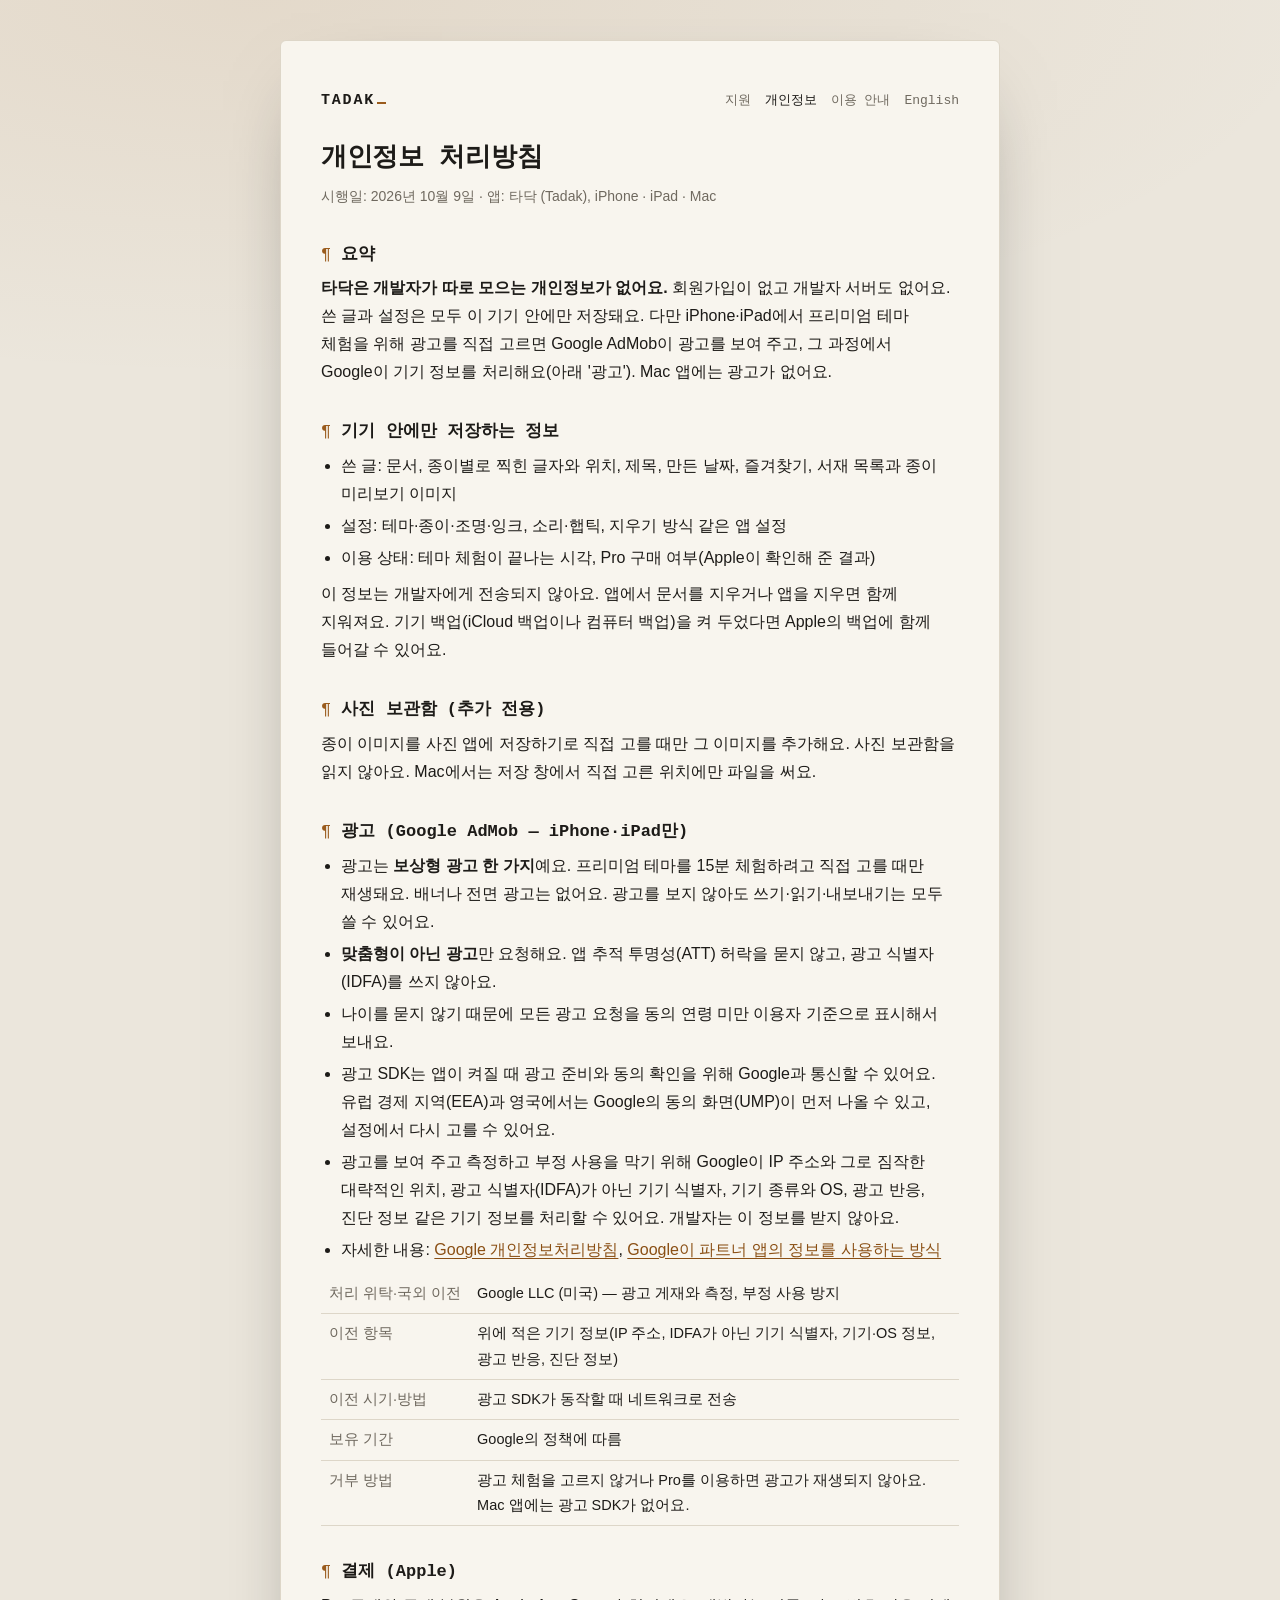
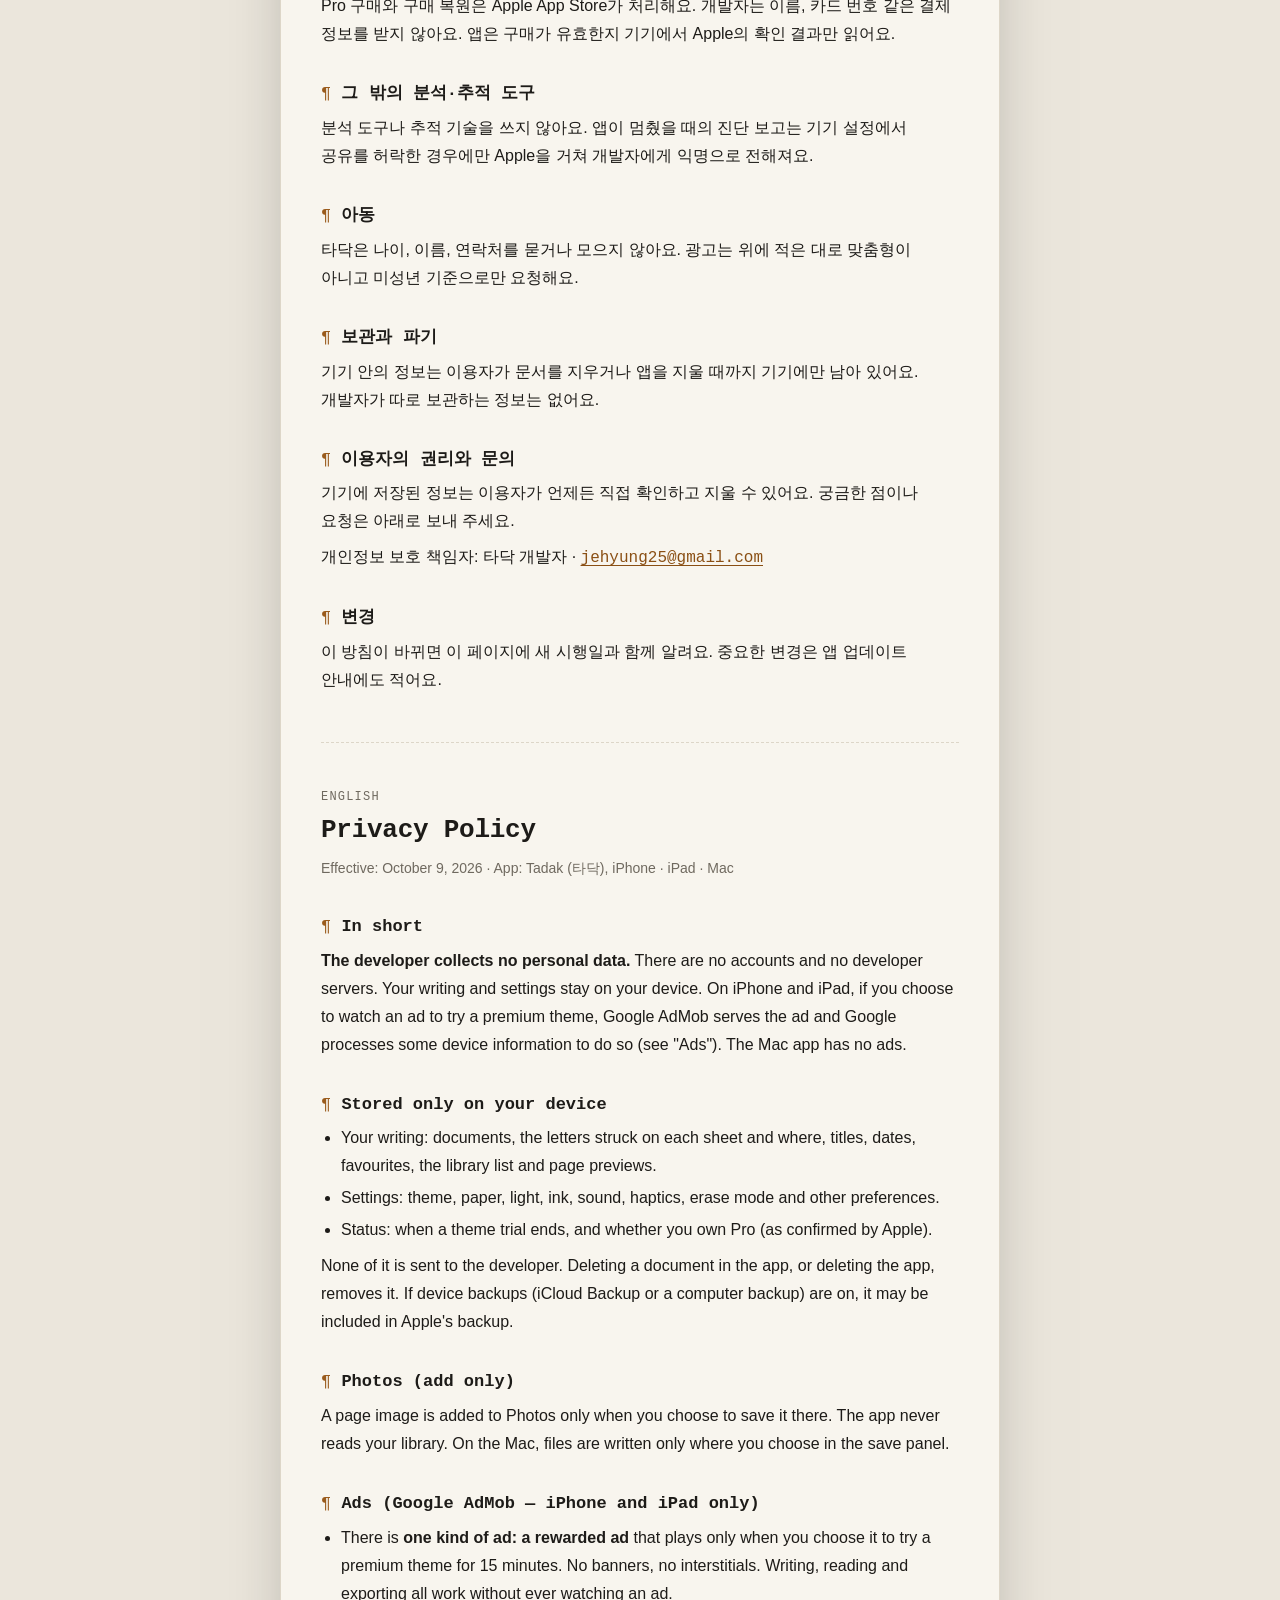
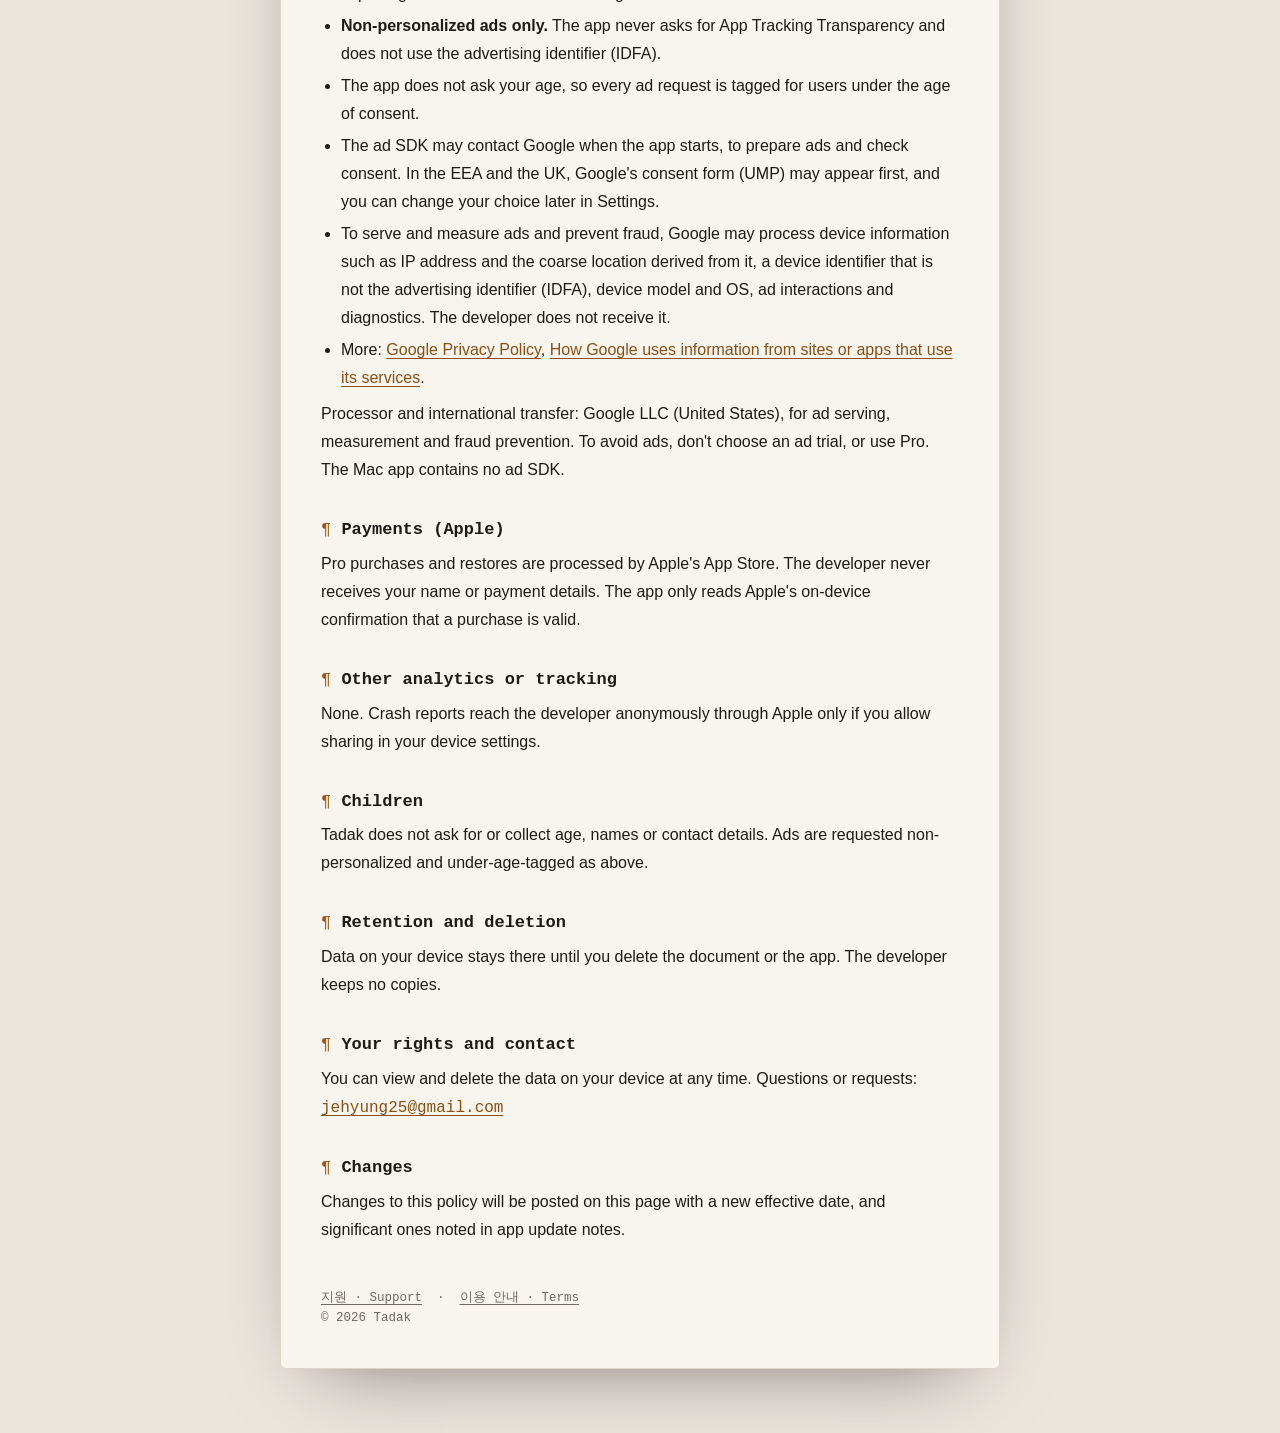
==== privacy.html @ 41fce273 "타닥 지원·개인정보 처리방침·이용 안내 페이지 Co-Authored-By: Claude Opus 5.5 <noreply@anthropic.com>" ====
<!DOCTYPE html>
<html lang="ko">
<head>
<meta charset="utf-8">
<meta name="viewport" content="width=device-width, initial-scale=1">
<title>타닥 (Tadak) — 개인정보 처리방침 · Privacy Policy</title>
<meta name="description" content="타닥 개인정보 처리방침 — 계정·서버 없음, 글은 기기 안에만 저장">
<link rel="stylesheet" href="style.css">
</head>
<body>
<main class="sheet">
<header class="top">
  <a class="brand" href="./">TADAK<span class="caret"></span></a>
  <nav><a href="./">지원</a><a href="privacy.html" aria-current="page">개인정보</a><a href="terms.html">이용 안내</a><a href="#en">English</a></nav>
</header>

<h1>개인정보 처리방침</h1>
<p class="muted">시행일: 2026년 10월 9일 · 앱: 타닥 (Tadak), iPhone · iPad · Mac</p>

<h2>요약</h2>
<p><b>타닥은 개발자가 따로 모으는 개인정보가 없어요.</b> 회원가입이 없고 개발자 서버도 없어요.
쓴 글과 설정은 모두 이 기기 안에만 저장돼요. 다만 iPhone·iPad에서 프리미엄 테마 체험을 위해
광고를 직접 고르면 Google AdMob이 광고를 보여 주고, 그 과정에서 Google이 기기 정보를 처리해요(아래 '광고').
Mac 앱에는 광고가 없어요.</p>

<h2>기기 안에만 저장하는 정보</h2>
<ul>
  <li>쓴 글: 문서, 종이별로 찍힌 글자와 위치, 제목, 만든 날짜, 즐겨찾기, 서재 목록과 종이 미리보기 이미지</li>
  <li>설정: 테마·종이·조명·잉크, 소리·햅틱, 지우기 방식 같은 앱 설정</li>
  <li>이용 상태: 테마 체험이 끝나는 시각, Pro 구매 여부(Apple이 확인해 준 결과)</li>
</ul>
<p>이 정보는 개발자에게 전송되지 않아요. 앱에서 문서를 지우거나 앱을 지우면 함께 지워져요.
기기 백업(iCloud 백업이나 컴퓨터 백업)을 켜 두었다면 Apple의 백업에 함께 들어갈 수 있어요.</p>

<h2>사진 보관함 (추가 전용)</h2>
<p>종이 이미지를 사진 앱에 저장하기로 직접 고를 때만 그 이미지를 추가해요. 사진 보관함을 읽지 않아요.
Mac에서는 저장 창에서 직접 고른 위치에만 파일을 써요.</p>

<h2>광고 (Google AdMob — iPhone·iPad만)</h2>
<ul>
  <li>광고는 <b>보상형 광고 한 가지</b>예요. 프리미엄 테마를 15분 체험하려고 직접 고를 때만 재생돼요. 배너나 전면 광고는 없어요.
  광고를 보지 않아도 쓰기·읽기·내보내기는 모두 쓸 수 있어요.</li>
  <li><b>맞춤형이 아닌 광고</b>만 요청해요. 앱 추적 투명성(ATT) 허락을 묻지 않고, 광고 식별자(IDFA)를 쓰지 않아요.</li>
  <li>나이를 묻지 않기 때문에 모든 광고 요청을 동의 연령 미만 이용자 기준으로 표시해서 보내요.</li>
  <li>광고 SDK는 앱이 켜질 때 광고 준비와 동의 확인을 위해 Google과 통신할 수 있어요.
  유럽 경제 지역(EEA)과 영국에서는 Google의 동의 화면(UMP)이 먼저 나올 수 있고, 설정에서 다시 고를 수 있어요.</li>
  <li>광고를 보여 주고 측정하고 부정 사용을 막기 위해 Google이 IP 주소와 그로 짐작한 대략적인 위치,
  광고 식별자(IDFA)가 아닌 기기 식별자, 기기 종류와 OS, 광고 반응, 진단 정보 같은 기기 정보를 처리할 수 있어요.
  개발자는 이 정보를 받지 않아요.</li>
  <li>자세한 내용: <a href="https://policies.google.com/privacy?hl=ko">Google 개인정보처리방침</a>,
  <a href="https://policies.google.com/technologies/partner-sites?hl=ko">Google이 파트너 앱의 정보를 사용하는 방식</a></li>
</ul>
<table>
  <tr><th>처리 위탁·국외 이전</th><td>Google LLC (미국) — 광고 게재와 측정, 부정 사용 방지</td></tr>
  <tr><th>이전 항목</th><td>위에 적은 기기 정보(IP 주소, IDFA가 아닌 기기 식별자, 기기·OS 정보, 광고 반응, 진단 정보)</td></tr>
  <tr><th>이전 시기·방법</th><td>광고 SDK가 동작할 때 네트워크로 전송</td></tr>
  <tr><th>보유 기간</th><td>Google의 정책에 따름</td></tr>
  <tr><th>거부 방법</th><td>광고 체험을 고르지 않거나 Pro를 이용하면 광고가 재생되지 않아요. Mac 앱에는 광고 SDK가 없어요.</td></tr>
</table>

<h2>결제 (Apple)</h2>
<p>Pro 구매와 구매 복원은 Apple App Store가 처리해요. 개발자는 이름, 카드 번호 같은 결제 정보를 받지 않아요.
앱은 구매가 유효한지 기기에서 Apple의 확인 결과만 읽어요.</p>

<h2>그 밖의 분석·추적 도구</h2>
<p>분석 도구나 추적 기술을 쓰지 않아요. 앱이 멈췄을 때의 진단 보고는 기기 설정에서 공유를 허락한 경우에만
Apple을 거쳐 개발자에게 익명으로 전해져요.</p>

<h2>아동</h2>
<p>타닥은 나이, 이름, 연락처를 묻거나 모으지 않아요. 광고는 위에 적은 대로 맞춤형이 아니고 미성년 기준으로만 요청해요.</p>

<h2>보관과 파기</h2>
<p>기기 안의 정보는 이용자가 문서를 지우거나 앱을 지울 때까지 기기에만 남아 있어요. 개발자가 따로 보관하는 정보는 없어요.</p>

<h2>이용자의 권리와 문의</h2>
<p>기기에 저장된 정보는 이용자가 언제든 직접 확인하고 지울 수 있어요. 궁금한 점이나 요청은 아래로 보내 주세요.</p>
<p>개인정보 보호 책임자: 타닥 개발자 · <a class="mail" href="mailto:jehyung25@gmail.com">jehyung25@gmail.com</a></p>

<h2>변경</h2>
<p>이 방침이 바뀌면 이 페이지에 새 시행일과 함께 알려요. 중요한 변경은 앱 업데이트 안내에도 적어요.</p>

<hr id="en">

<div lang="en">
<p class="lang">English</p>
<h1>Privacy Policy</h1>
<p class="muted">Effective: October 9, 2026 · App: Tadak (타닥), iPhone · iPad · Mac</p>

<h2>In short</h2>
<p><b>The developer collects no personal data.</b> There are no accounts and no developer servers.
Your writing and settings stay on your device. On iPhone and iPad, if you choose to watch an ad to try a premium theme,
Google AdMob serves the ad and Google processes some device information to do so (see "Ads"). The Mac app has no ads.</p>

<h2>Stored only on your device</h2>
<ul>
  <li>Your writing: documents, the letters struck on each sheet and where, titles, dates, favourites, the library list and page previews.</li>
  <li>Settings: theme, paper, light, ink, sound, haptics, erase mode and other preferences.</li>
  <li>Status: when a theme trial ends, and whether you own Pro (as confirmed by Apple).</li>
</ul>
<p>None of it is sent to the developer. Deleting a document in the app, or deleting the app, removes it.
If device backups (iCloud Backup or a computer backup) are on, it may be included in Apple's backup.</p>

<h2>Photos (add only)</h2>
<p>A page image is added to Photos only when you choose to save it there. The app never reads your library.
On the Mac, files are written only where you choose in the save panel.</p>

<h2>Ads (Google AdMob — iPhone and iPad only)</h2>
<ul>
  <li>There is <b>one kind of ad: a rewarded ad</b> that plays only when you choose it to try a premium theme for 15 minutes.
  No banners, no interstitials. Writing, reading and exporting all work without ever watching an ad.</li>
  <li><b>Non-personalized ads only.</b> The app never asks for App Tracking Transparency and does not use the advertising identifier (IDFA).</li>
  <li>The app does not ask your age, so every ad request is tagged for users under the age of consent.</li>
  <li>The ad SDK may contact Google when the app starts, to prepare ads and check consent.
  In the EEA and the UK, Google's consent form (UMP) may appear first, and you can change your choice later in Settings.</li>
  <li>To serve and measure ads and prevent fraud, Google may process device information such as IP address and the coarse
  location derived from it, a device identifier that is not the advertising identifier (IDFA), device model and OS,
  ad interactions and diagnostics. The developer does not receive it.</li>
  <li>More: <a href="https://policies.google.com/privacy">Google Privacy Policy</a>,
  <a href="https://policies.google.com/technologies/partner-sites">How Google uses information from sites or apps that use its services</a>.</li>
</ul>
<p>Processor and international transfer: Google LLC (United States), for ad serving, measurement and fraud prevention.
To avoid ads, don't choose an ad trial, or use Pro. The Mac app contains no ad SDK.</p>

<h2>Payments (Apple)</h2>
<p>Pro purchases and restores are processed by Apple's App Store. The developer never receives your name or payment details.
The app only reads Apple's on-device confirmation that a purchase is valid.</p>

<h2>Other analytics or tracking</h2>
<p>None. Crash reports reach the developer anonymously through Apple only if you allow sharing in your device settings.</p>

<h2>Children</h2>
<p>Tadak does not ask for or collect age, names or contact details. Ads are requested non-personalized and under-age-tagged as above.</p>

<h2>Retention and deletion</h2>
<p>Data on your device stays there until you delete the document or the app. The developer keeps no copies.</p>

<h2>Your rights and contact</h2>
<p>You can view and delete the data on your device at any time. Questions or requests:
<a class="mail" href="mailto:jehyung25@gmail.com">jehyung25@gmail.com</a></p>

<h2>Changes</h2>
<p>Changes to this policy will be posted on this page with a new effective date, and significant ones noted in app update notes.</p>
</div>

<footer>
  <a href="./">지원 · Support</a> &nbsp;·&nbsp; <a href="terms.html">이용 안내 · Terms</a><br>
  © 2026 Tadak
</footer>
</main>
</body>
</html>
---- style.css ----
/* 타닥 지원 사이트 — 시스템 글꼴만, 가벼운 CSS. 기본은 어두운 방(먹빛), 밝은 모드는 코튼지. */
:root {
  --bg: #0f0e0d;
  --sheet: #171614;
  --fg: #e9e4da;
  --muted: #9b958a;
  --line: #2b2925;
  --accent: #d9a25f;       /* 데스크 램프의 텅스텐 빛 */
  --link: #e4b778;
  --mono: ui-monospace, "SF Mono", Menlo, "Courier New", monospace;
  --sans: -apple-system, BlinkMacSystemFont, "Apple SD Gothic Neo", "Noto Sans KR", "Helvetica Neue", sans-serif;
  color-scheme: dark;
}
@media (prefers-color-scheme: light) {
  :root {
    --bg: #ebe6dc;
    --sheet: #f8f5ee;
    --fg: #1d1b18;
    --muted: #6f695f;
    --line: #ddd6c8;
    --accent: #9a5b1c;
    --link: #8a4f14;
    color-scheme: light;
  }
}
* { box-sizing: border-box; }
html { -webkit-text-size-adjust: 100%; }
body {
  margin: 0;
  background: var(--bg);
  background-image: radial-gradient(120% 60% at 20% 0%, color-mix(in srgb, var(--accent) 9%, transparent), transparent 70%);
  background-attachment: fixed;
  color: var(--fg);
  font: 16px/1.75 var(--sans);
  word-break: keep-all;
  overflow-wrap: anywhere;
}
.sheet {
  max-width: 720px;
  margin: 40px auto 64px;
  padding: 44px 40px 40px;
  background: var(--sheet);
  border: 1px solid var(--line);
  border-radius: 6px;
  box-shadow: 0 30px 80px -40px rgba(0, 0, 0, .55);
}
@media (max-width: 760px) {
  .sheet { margin: 0; border: 0; border-radius: 0; padding: 32px 20px 40px; box-shadow: none; }
}
header.top { display: flex; justify-content: space-between; align-items: baseline; gap: 12px; flex-wrap: wrap; margin-bottom: 28px; }
.brand { font: 600 15px/1 var(--mono); letter-spacing: .12em; color: var(--fg); text-decoration: none; }
.brand .caret { display: inline-block; width: .6em; border-bottom: 2px solid var(--accent); margin-left: 2px; animation: blink 1.1s steps(1) infinite; }
@keyframes blink { 50% { opacity: 0; } }
@media (prefers-reduced-motion: reduce) { .brand .caret { animation: none; } }
nav a { font: 13px/1 var(--mono); color: var(--muted); text-decoration: none; margin-left: 14px; }
nav a:first-child { margin-left: 0; }
nav a:hover, nav a[aria-current="page"] { color: var(--fg); }
h1 { font: 600 26px/1.35 var(--mono); letter-spacing: -.01em; margin: 0 0 6px; }
h2 { font: 600 17px/1.4 var(--mono); margin: 34px 0 8px; }
h2::before { content: "¶ "; color: var(--accent); font-weight: 400; }
h3 { font: 600 15.5px/1.5 var(--sans); margin: 22px 0 4px; }
p, ul { margin: 8px 0; }
ul { padding-left: 1.25em; }
li { margin: 4px 0; }
a { color: var(--link); text-underline-offset: 3px; }
.muted { color: var(--muted); font-size: 14px; }
.lede { font-size: 17px; }
hr { border: 0; border-top: 1px dashed var(--line); margin: 48px 0; }
.lang { font: 12px/1 var(--mono); color: var(--muted); letter-spacing: .1em; text-transform: uppercase; margin: 0 0 10px; }
details { border-top: 1px solid var(--line); padding: 12px 0; }
details:last-of-type { border-bottom: 1px solid var(--line); }
summary { cursor: pointer; font-weight: 600; list-style: none; }
summary::-webkit-details-marker { display: none; }
summary::before { content: "+"; font-family: var(--mono); color: var(--accent); display: inline-block; width: 1.3em; }
details[open] summary::before { content: "−"; }
details > *:not(summary) { margin-left: 1.3em; }
table { border-collapse: collapse; width: 100%; font-size: 14.5px; margin: 10px 0; }
th, td { text-align: left; vertical-align: top; padding: 7px 8px; border-bottom: 1px solid var(--line); }
th { color: var(--muted); font-weight: 500; white-space: nowrap; }
.mail { font-family: var(--mono); }
footer { margin-top: 44px; font: 12.5px/1.6 var(--mono); color: var(--muted); }
footer a { color: var(--muted); }
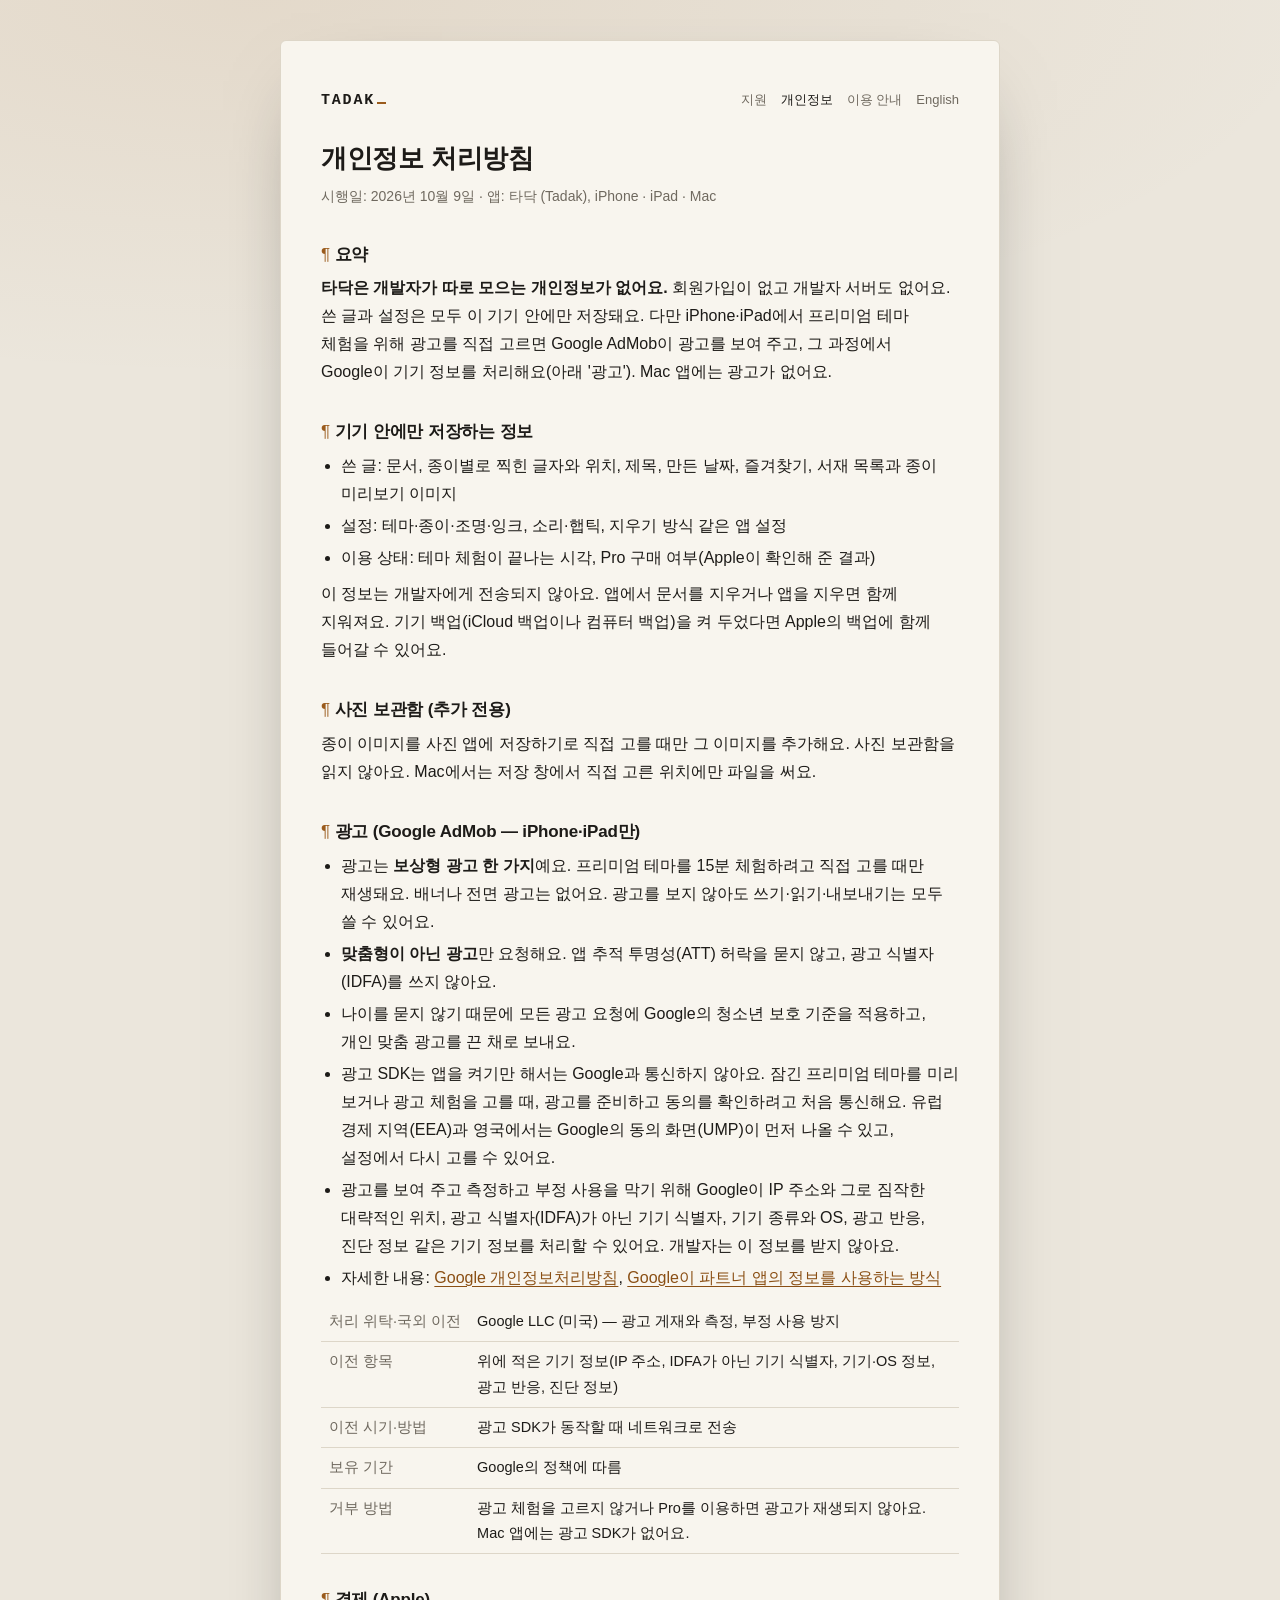
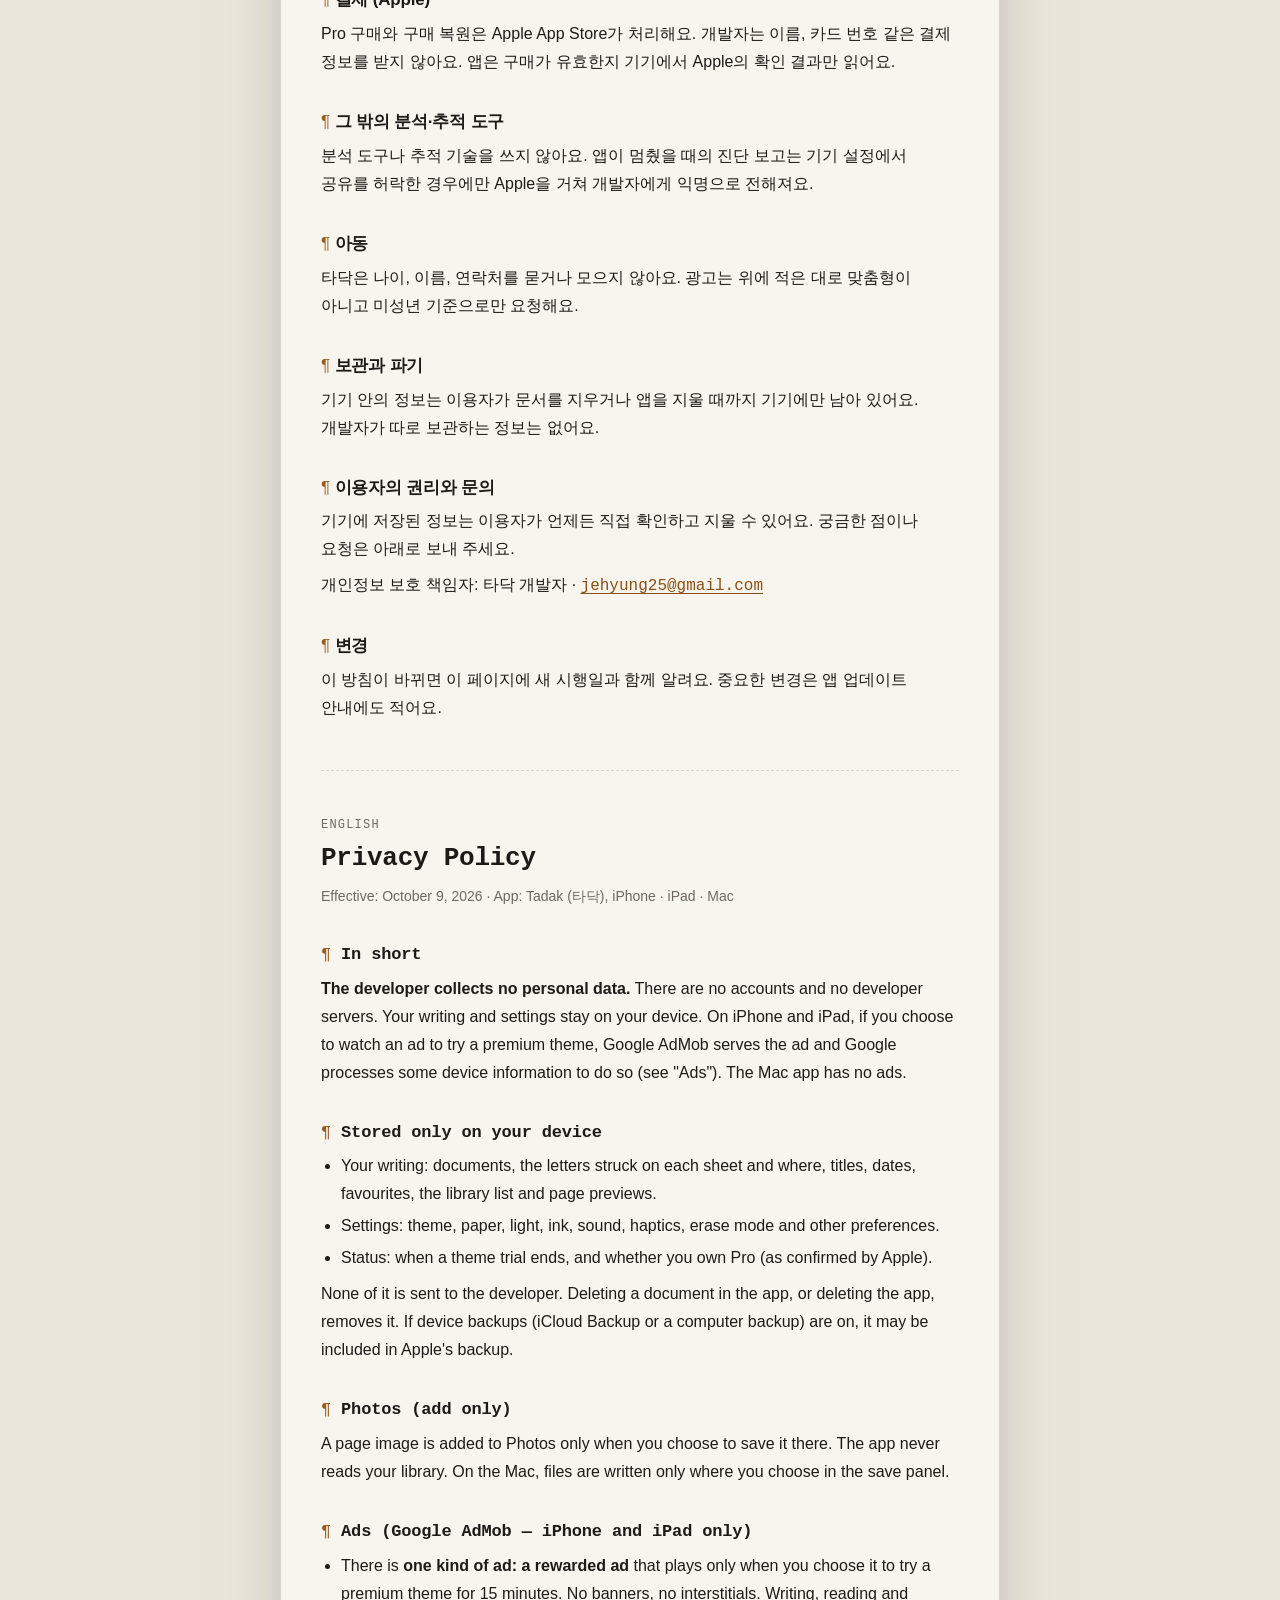
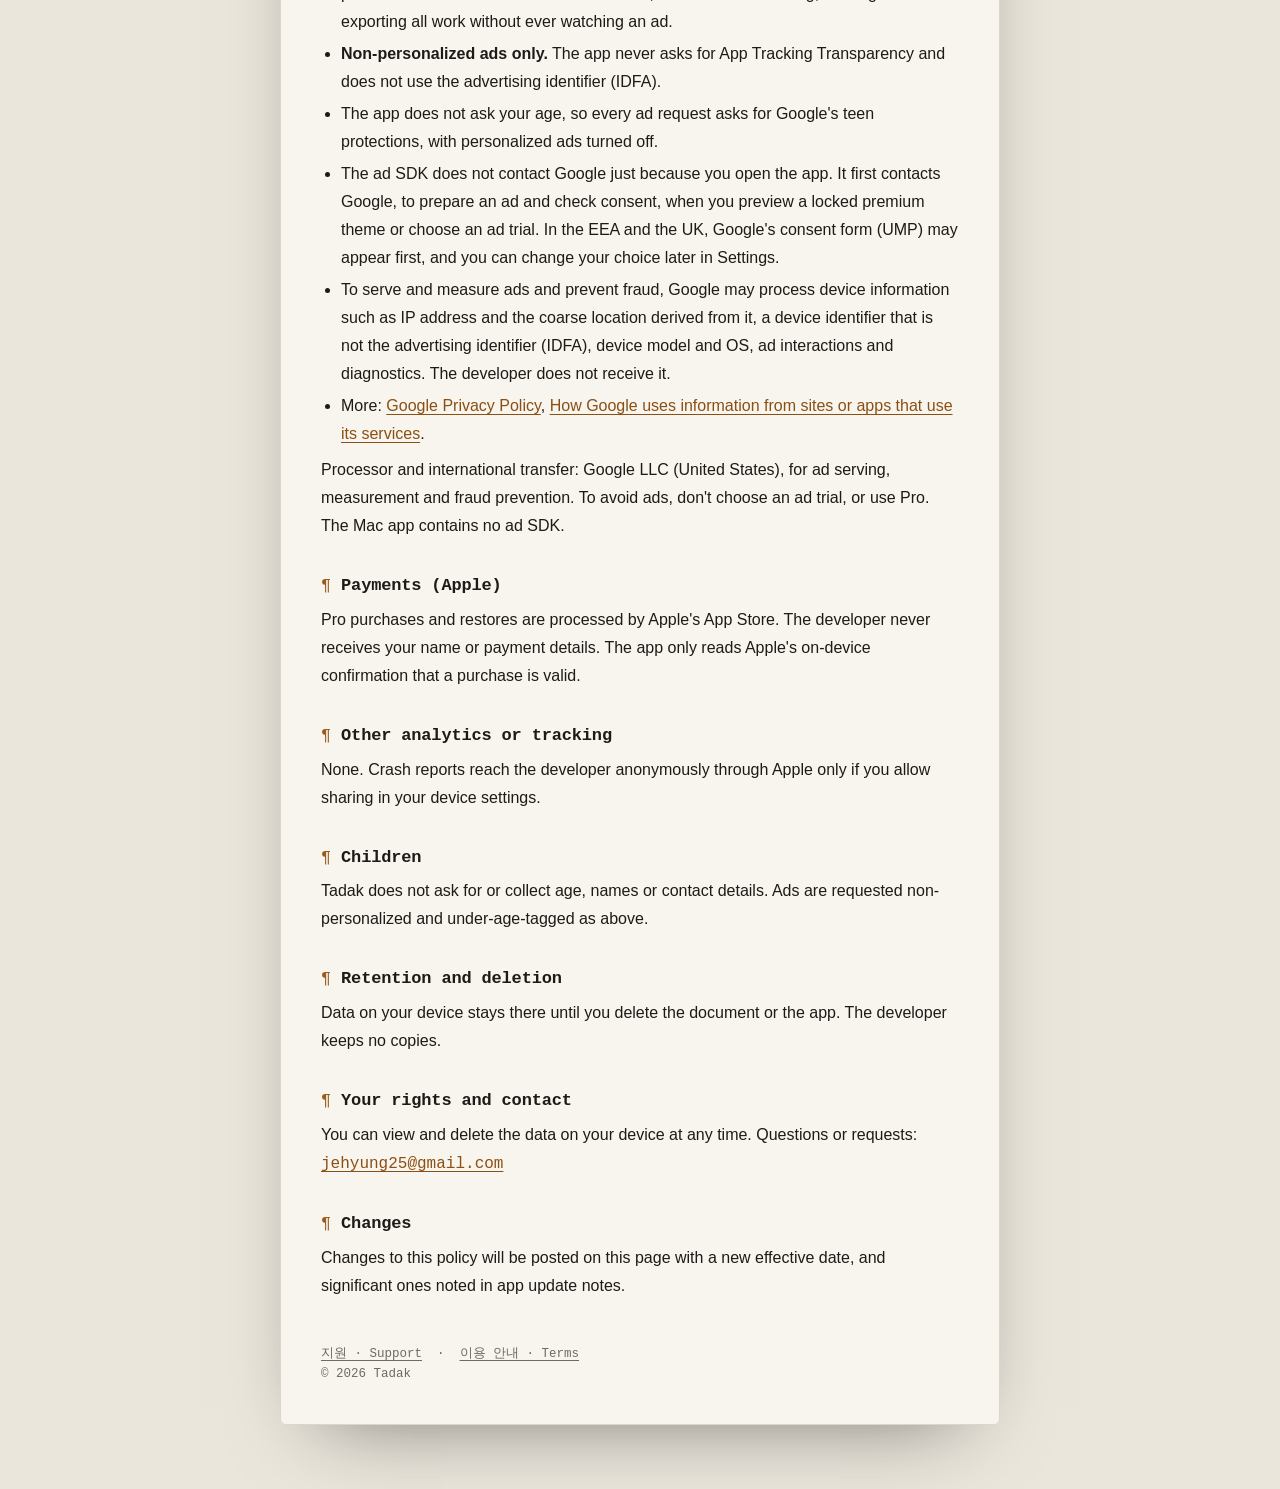
==== commit 0cadcce8: "개인정보 처리방침: 광고 SDK는 잠긴 테마 미리보기/체험 선택 때 처음 통신, 나이 관련 문구를 실제 요청(청소년 보호·비개인화)에 맞춤 Co-Authored-By: Claude" ====
--- a/privacy.html
+++ b/privacy.html
@@ -41,8 +41,8 @@
   <li>광고는 <b>보상형 광고 한 가지</b>예요. 프리미엄 테마를 15분 체험하려고 직접 고를 때만 재생돼요. 배너나 전면 광고는 없어요.
   광고를 보지 않아도 쓰기·읽기·내보내기는 모두 쓸 수 있어요.</li>
   <li><b>맞춤형이 아닌 광고</b>만 요청해요. 앱 추적 투명성(ATT) 허락을 묻지 않고, 광고 식별자(IDFA)를 쓰지 않아요.</li>
-  <li>나이를 묻지 않기 때문에 모든 광고 요청을 동의 연령 미만 이용자 기준으로 표시해서 보내요.</li>
-  <li>광고 SDK는 앱이 켜질 때 광고 준비와 동의 확인을 위해 Google과 통신할 수 있어요.
+  <li>나이를 묻지 않기 때문에 모든 광고 요청에 Google의 청소년 보호 기준을 적용하고, 개인 맞춤 광고를 끈 채로 보내요.</li>
+  <li>광고 SDK는 앱을 켜기만 해서는 Google과 통신하지 않아요. 잠긴 프리미엄 테마를 미리 보거나 광고 체험을 고를 때, 광고를 준비하고 동의를 확인하려고 처음 통신해요.
   유럽 경제 지역(EEA)과 영국에서는 Google의 동의 화면(UMP)이 먼저 나올 수 있고, 설정에서 다시 고를 수 있어요.</li>
   <li>광고를 보여 주고 측정하고 부정 사용을 막기 위해 Google이 IP 주소와 그로 짐작한 대략적인 위치,
   광고 식별자(IDFA)가 아닌 기기 식별자, 기기 종류와 OS, 광고 반응, 진단 정보 같은 기기 정보를 처리할 수 있어요.
@@ -109,8 +109,8 @@
   <li>There is <b>one kind of ad: a rewarded ad</b> that plays only when you choose it to try a premium theme for 15 minutes.
   No banners, no interstitials. Writing, reading and exporting all work without ever watching an ad.</li>
   <li><b>Non-personalized ads only.</b> The app never asks for App Tracking Transparency and does not use the advertising identifier (IDFA).</li>
-  <li>The app does not ask your age, so every ad request is tagged for users under the age of consent.</li>
-  <li>The ad SDK may contact Google when the app starts, to prepare ads and check consent.
+  <li>The app does not ask your age, so every ad request asks for Google's teen protections, with personalized ads turned off.</li>
+  <li>The ad SDK does not contact Google just because you open the app. It first contacts Google, to prepare an ad and check consent, when you preview a locked premium theme or choose an ad trial.
   In the EEA and the UK, Google's consent form (UMP) may appear first, and you can change your choice later in Settings.</li>
   <li>To serve and measure ads and prevent fraud, Google may process device information such as IP address and the coarse
   location derived from it, a device identifier that is not the advertising identifier (IDFA), device model and OS,
--- a/style.css
+++ b/style.css
@@ -52,12 +52,15 @@
 .brand .caret { display: inline-block; width: .6em; border-bottom: 2px solid var(--accent); margin-left: 2px; animation: blink 1.1s steps(1) infinite; }
 @keyframes blink { 50% { opacity: 0; } }
 @media (prefers-reduced-motion: reduce) { .brand .caret { animation: none; } }
-nav a { font: 13px/1 var(--mono); color: var(--muted); text-decoration: none; margin-left: 14px; }
+nav a { font: 13px/1 var(--sans); color: var(--muted); text-decoration: none; margin-left: 14px; }
 nav a:first-child { margin-left: 0; }
 nav a:hover, nav a[aria-current="page"] { color: var(--fg); }
 h1 { font: 600 26px/1.35 var(--mono); letter-spacing: -.01em; margin: 0 0 6px; }
 h2 { font: 600 17px/1.4 var(--mono); margin: 34px 0 8px; }
 h2::before { content: "¶ "; color: var(--accent); font-weight: 400; }
+/* 한국어 제목은 고정폭 글꼴의 넓은 띄어쓰기를 피해 시스템 글꼴로, 영어 제목만 타자기 느낌의 고정폭 */
+:lang(ko) h1, :lang(ko) h2 { font-family: var(--sans); letter-spacing: -.01em; }
+:lang(en) h1, :lang(en) h2 { font-family: var(--mono); }
 h3 { font: 600 15.5px/1.5 var(--sans); margin: 22px 0 4px; }
 p, ul { margin: 8px 0; }
 ul { padding-left: 1.25em; }
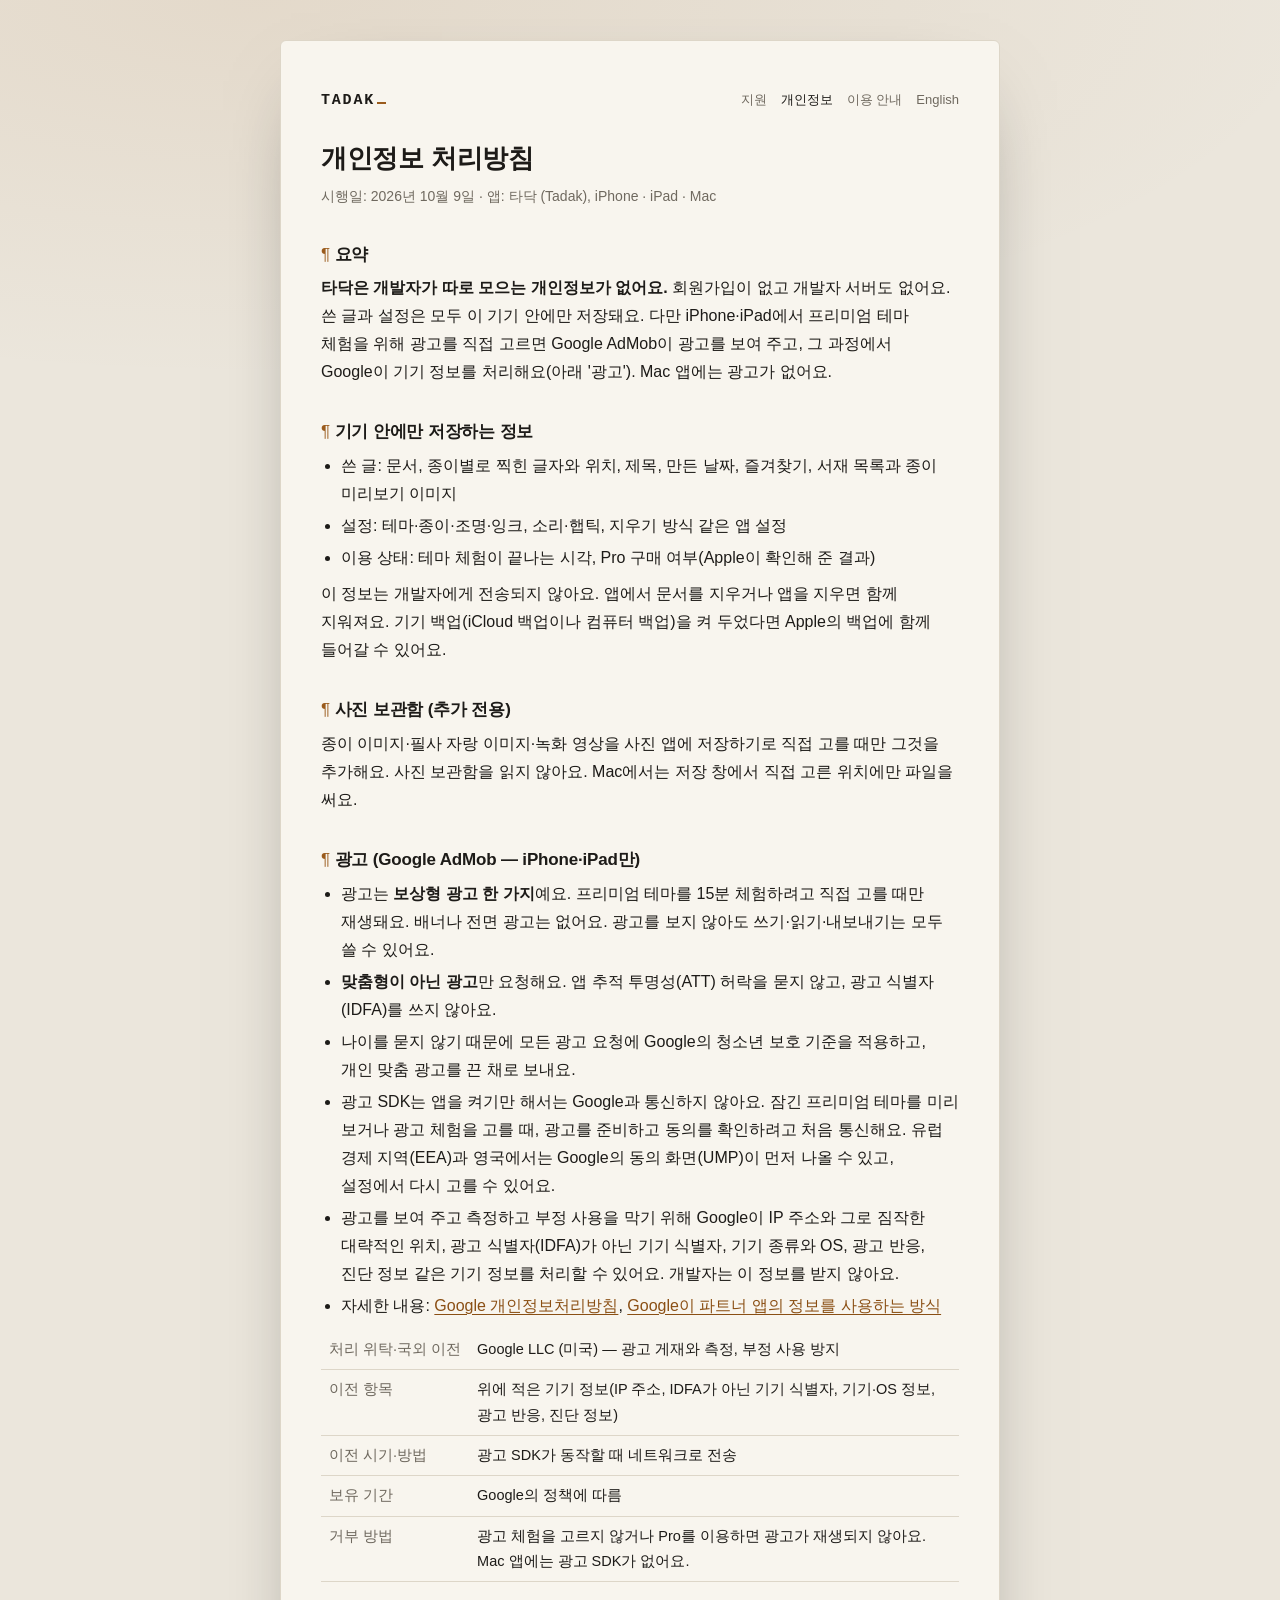
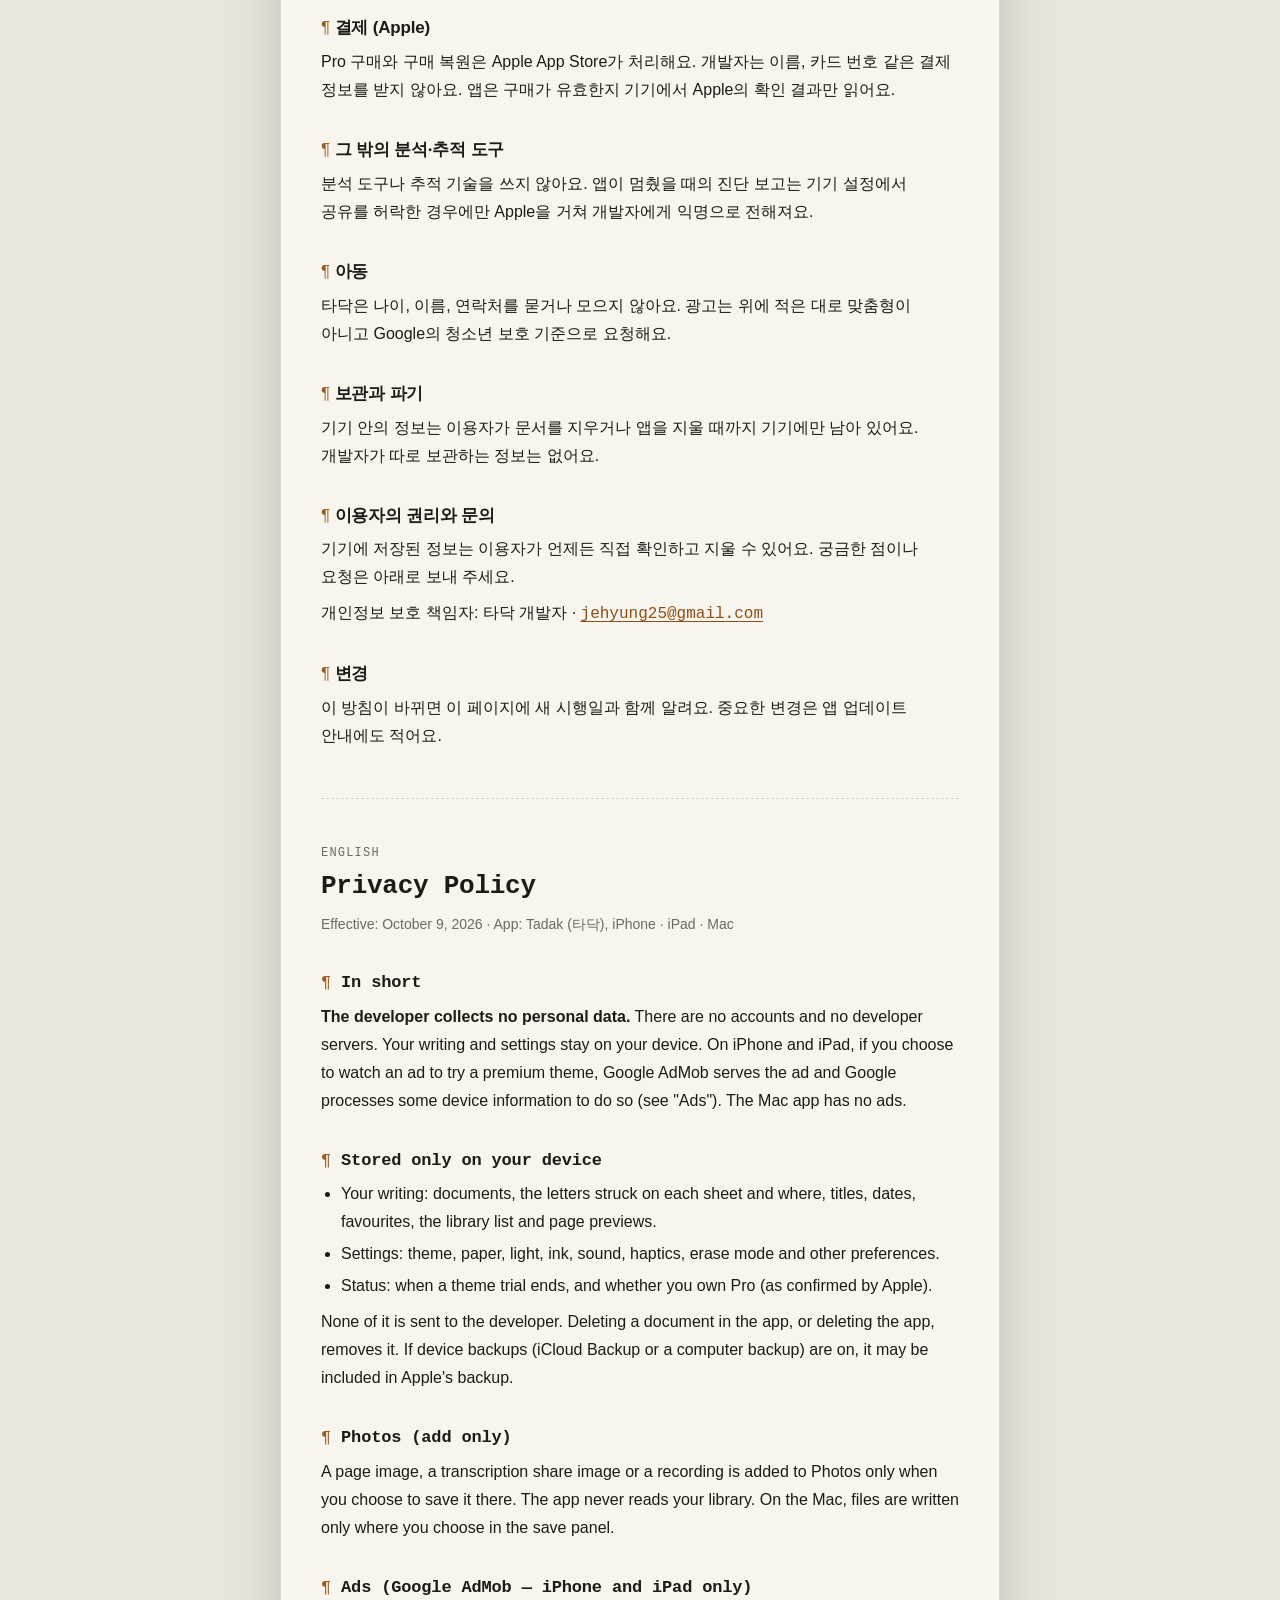
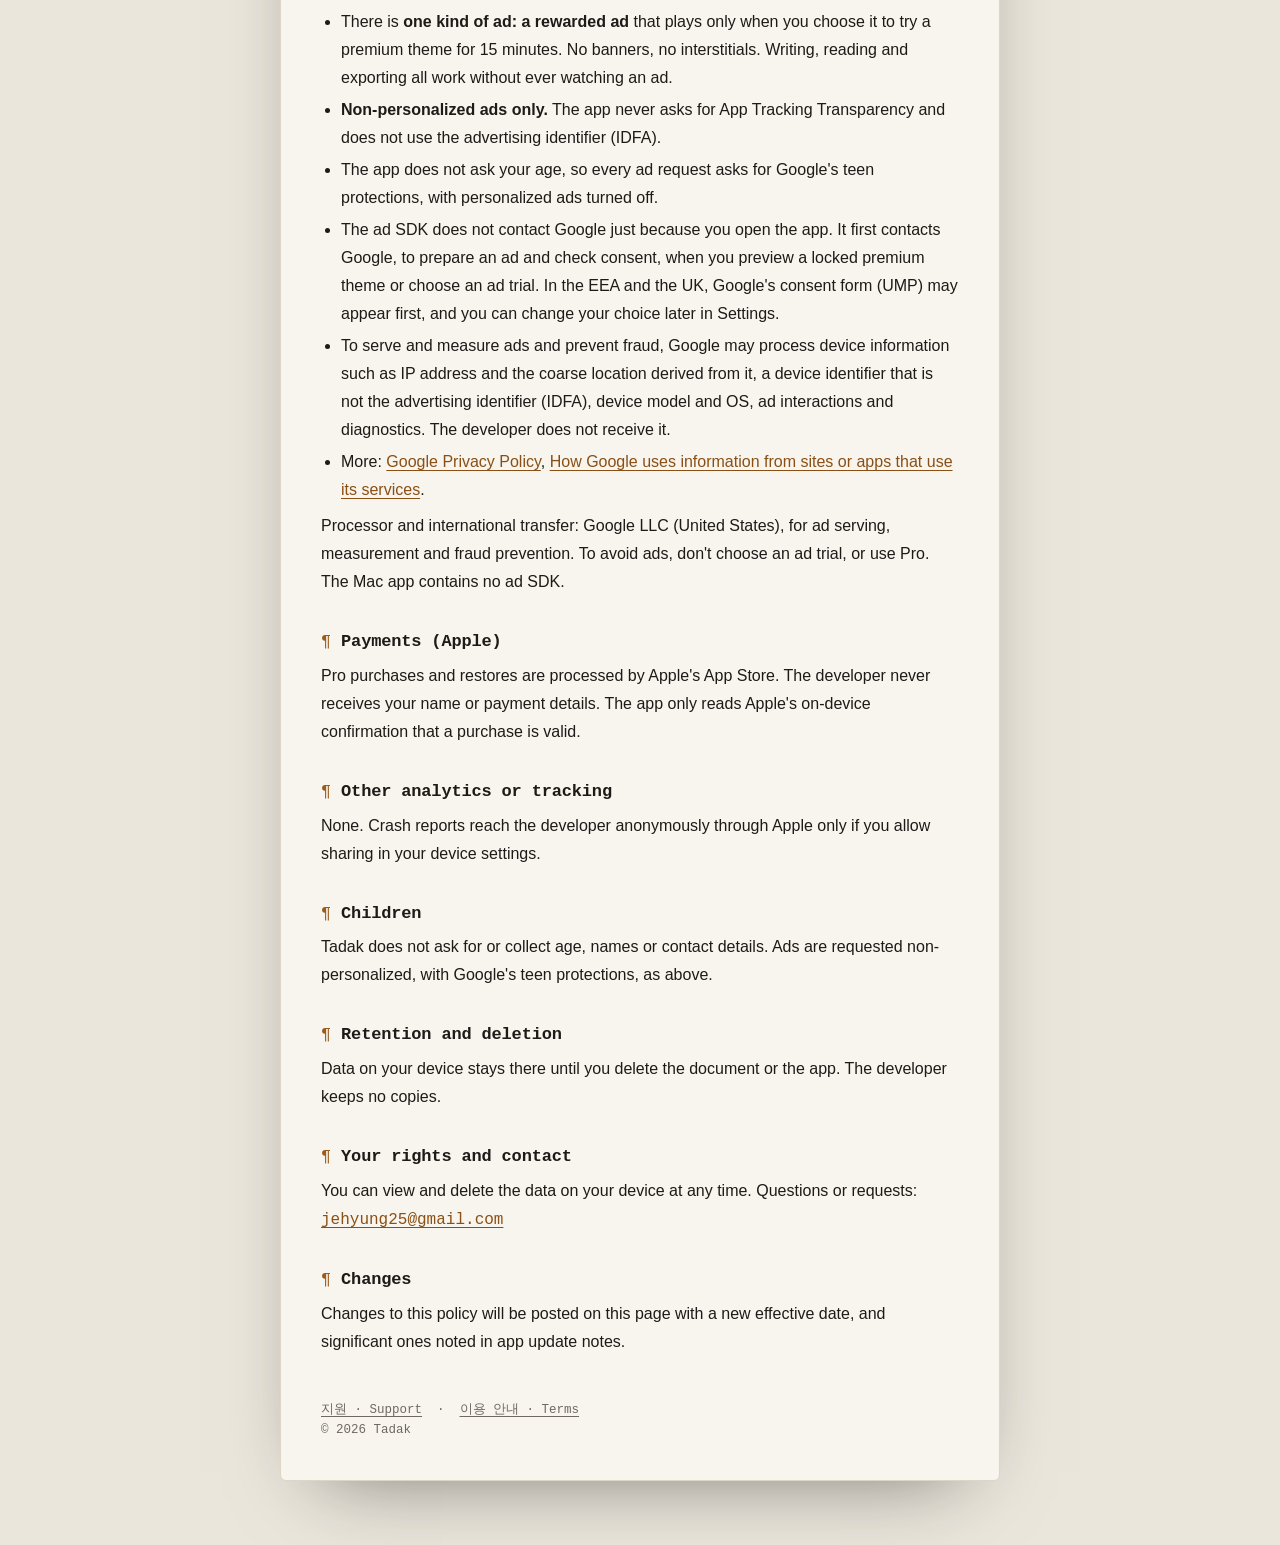
==== commit 2f573d16: "앱과 맞춤: Pro 내용(한글 글꼴 3종·녹화·워터마크 끄기), 사진 저장(자랑 이미지·녹화 영상), 광고 청소년 보호 문구, 글귀 출처 문장 Co-Authored-By: Clau" ====
--- a/privacy.html
+++ b/privacy.html
@@ -33,7 +33,7 @@
 기기 백업(iCloud 백업이나 컴퓨터 백업)을 켜 두었다면 Apple의 백업에 함께 들어갈 수 있어요.</p>
 
 <h2>사진 보관함 (추가 전용)</h2>
-<p>종이 이미지를 사진 앱에 저장하기로 직접 고를 때만 그 이미지를 추가해요. 사진 보관함을 읽지 않아요.
+<p>종이 이미지·필사 자랑 이미지·녹화 영상을 사진 앱에 저장하기로 직접 고를 때만 그것을 추가해요. 사진 보관함을 읽지 않아요.
 Mac에서는 저장 창에서 직접 고른 위치에만 파일을 써요.</p>
 
 <h2>광고 (Google AdMob — iPhone·iPad만)</h2>
@@ -67,7 +67,7 @@
 Apple을 거쳐 개발자에게 익명으로 전해져요.</p>
 
 <h2>아동</h2>
-<p>타닥은 나이, 이름, 연락처를 묻거나 모으지 않아요. 광고는 위에 적은 대로 맞춤형이 아니고 미성년 기준으로만 요청해요.</p>
+<p>타닥은 나이, 이름, 연락처를 묻거나 모으지 않아요. 광고는 위에 적은 대로 맞춤형이 아니고 Google의 청소년 보호 기준으로 요청해요.</p>
 
 <h2>보관과 파기</h2>
 <p>기기 안의 정보는 이용자가 문서를 지우거나 앱을 지울 때까지 기기에만 남아 있어요. 개발자가 따로 보관하는 정보는 없어요.</p>
@@ -101,7 +101,7 @@
 If device backups (iCloud Backup or a computer backup) are on, it may be included in Apple's backup.</p>
 
 <h2>Photos (add only)</h2>
-<p>A page image is added to Photos only when you choose to save it there. The app never reads your library.
+<p>A page image, a transcription share image or a recording is added to Photos only when you choose to save it there. The app never reads your library.
 On the Mac, files are written only where you choose in the save panel.</p>
 
 <h2>Ads (Google AdMob — iPhone and iPad only)</h2>
@@ -129,7 +129,7 @@
 <p>None. Crash reports reach the developer anonymously through Apple only if you allow sharing in your device settings.</p>
 
 <h2>Children</h2>
-<p>Tadak does not ask for or collect age, names or contact details. Ads are requested non-personalized and under-age-tagged as above.</p>
+<p>Tadak does not ask for or collect age, names or contact details. Ads are requested non-personalized, with Google's teen protections, as above.</p>
 
 <h2>Retention and deletion</h2>
 <p>Data on your device stays there until you delete the document or the app. The developer keeps no copies.</p>
